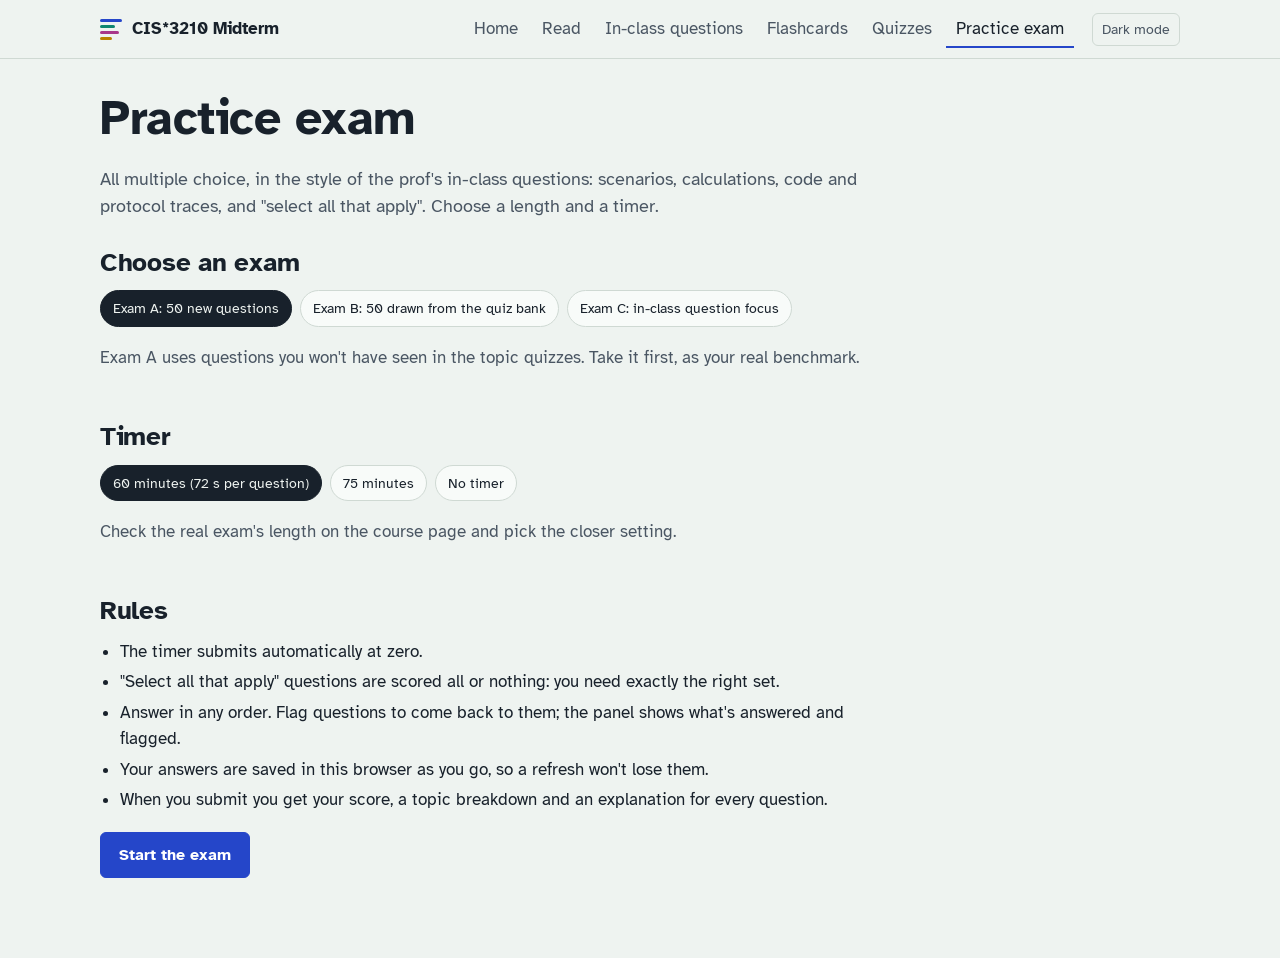
==== cis3210-study/exam.html @ 630f9e2c "Add study files" ====
<!doctype html>
<html lang="en">
<head>
  <meta charset="utf-8">
  <meta name="viewport" content="width=device-width, initial-scale=1">
  <title>Practice exam — CIS*3210 Midterm Study</title>
  <link rel="preconnect" href="https://fonts.googleapis.com">
  <link rel="preconnect" href="https://fonts.gstatic.com" crossorigin>
  <link href="https://fonts.googleapis.com/css2?family=Atkinson+Hyperlegible:wght@400;700&family=JetBrains+Mono:wght@400;600&display=swap" rel="stylesheet">
  <link rel="stylesheet" href="assets/style.css">
</head>
<body data-page="exam">
  <header id="site-header"></header>
  <main>
    <!-- Start -->
    <div id="start" class="start-panel">
      <div class="page-head">
        <h1>Practice exam</h1>
        <p>All multiple choice, in the style of the prof's in-class questions: scenarios, calculations, code and protocol traces, and "select all that apply". Choose a length and a timer.</p>
      </div>
      <h2 style="margin-top:0">Choose an exam</h2>
      <div class="chip-row" role="radiogroup" aria-label="Exam version" id="versions">
        <button class="chip" type="button" role="radio" data-v="A" aria-pressed="true" aria-checked="true">Exam A: 50 new questions</button>
        <button class="chip" type="button" role="radio" data-v="B" aria-pressed="false" aria-checked="false">Exam B: 50 drawn from the quiz bank</button>
        <button class="chip" type="button" role="radio" data-v="C" aria-pressed="false" aria-checked="false">Exam C: in-class question focus</button>
      </div>
      <p class="muted" id="version-note">Exam A uses questions you won't have seen in the topic quizzes. Take it first, as your real benchmark.</p>
      <h2>Timer</h2>
      <div class="chip-row" role="radiogroup" aria-label="Time limit" id="timers">
        <button class="chip" type="button" role="radio" data-m="60" aria-pressed="true" aria-checked="true">60 minutes (72 s per question)</button>
        <button class="chip" type="button" role="radio" data-m="75" aria-pressed="false" aria-checked="false">75 minutes</button>
        <button class="chip" type="button" role="radio" data-m="0" aria-pressed="false" aria-checked="false">No timer</button>
      </div>
      <p class="muted">Check the real exam's length on the course page and pick the closer setting.</p>
      <h2>Rules</h2>
      <ul class="rules">
        <li>The timer submits automatically at zero.</li>
        <li>"Select all that apply" questions are scored all or nothing: you need exactly the right set.</li>
        <li>Answer in any order. Flag questions to come back to them; the panel shows what's answered and flagged.</li>
        <li>Your answers are saved in this browser as you go, so a refresh won't lose them.</li>
        <li>When you submit you get your score, a topic breakdown and an explanation for every question.</li>
      </ul>
      <div class="btn-row" style="margin-top:18px">
        <button class="btn" type="button" id="begin">Start the exam</button>
        <button class="btn secondary" type="button" id="resume" hidden>Resume exam in progress</button>
      </div>
      <div id="history"></div>
    </div>

    <!-- In progress -->
    <div id="exam" hidden>
      <div class="exam-layout">
        <div id="questions"></div>
        <aside class="exam-side" id="side" aria-label="Exam progress">
          <div class="timer" id="timer" role="timer" aria-live="off">60:00</div>
          <div class="pace" id="pace"></div>
          <div class="btn-row" style="margin-bottom:8px">
            <button class="btn" type="button" id="submit">Submit exam</button>
            <button class="btn quiet grid-toggle" type="button" id="toggle-grid" aria-expanded="false">Questions</button>
          </div>
          <div class="qgrid" id="grid"></div>
          <div class="legend">
            <span><span class="kbd" style="background:var(--ink);color:var(--paper)">12</span> answered</span>
            <span><span class="kbd">12</span> not answered; a gold dot means flagged</span>
          </div>
        </aside>
      </div>
    </div>

    <!-- Results -->
    <div id="results" hidden>
      <div class="exam-layout">
        <div>
          <h1 id="res-title">Exam results</h1>
          <p class="score-big" id="res-score"></p>
          <p class="muted" id="res-sub"></p>
          <h2>By topic</h2>
          <div class="table-wrap"><table class="breakdown" id="by-topic"></table></div>
          <h2>By question type</h2>
          <div class="table-wrap"><table class="breakdown" id="by-kind"></table></div>
          <h2>Review</h2>
          <div class="chip-row" id="review-filter" role="group" aria-label="Show">
            <button class="chip" type="button" data-f="missed" aria-pressed="true">Missed</button>
            <button class="chip" type="button" data-f="flagged" aria-pressed="false">Flagged</button>
            <button class="chip" type="button" data-f="all" aria-pressed="false">All questions</button>
          </div>
          <div id="review"></div>
          <div class="btn-row" style="margin-top:20px">
            <button class="btn" type="button" id="new-exam">Take another exam</button>
            <a class="btn secondary" href="quiz.html">Practice weak topics</a>
          </div>
        </div>
        <aside class="exam-side">
          <div class="qgrid" id="res-grid" style="display:grid"></div>
          <div class="legend"><span>Green = correct, red = wrong or blank. Click a number to jump to it.</span></div>
        </aside>
      </div>
    </div>
  </main>

  <script src="assets/common.js"></script>
  <script src="data/bank.js"></script>
  <script src="data/review.js"></script>
  <script src="data/exam.js"></script>
  <script>
  (function () {
    const S = window.Study;
    const el = id => document.getElementById(id);
    const LETTERS = ['A', 'B', 'C', 'D', 'E', 'F'];
    const BY_ID = {};
    window.QUIZ_BANK.concat(window.EXAM_A).forEach(q => { BY_ID[q.id] = q; });

    let version = 'A', minutes = 60, st = null, tick = null;

    /* ---------- start screen ---------- */
    function radio(host, attr, onPick) {
      host.querySelectorAll('button').forEach(b => b.addEventListener('click', () => {
        host.querySelectorAll('button').forEach(x => { x.setAttribute('aria-pressed', String(x === b)); x.setAttribute('aria-checked', String(x === b)); });
        onPick(b.dataset[attr]);
      }));
    }
    radio(el('versions'), 'v', v => {
      version = v;
      el('version-note').textContent = v === 'A'
        ? 'Exam A uses questions you won\'t have seen in the topic quizzes. Take it first, as your real benchmark.'
        : v === 'C'
        ? 'Exam C has all ' + window.REVIEW_BANK.length + ' questions built from the prof\'s in-class questions, plus ' + (50 - window.REVIEW_BANK.length) + ' drawn from the other topics.'
        : 'Exam B draws a fresh random 50 from the quiz bank each time, spread across all topics.';
    });
    radio(el('timers'), 'm', m => { minutes = Number(m); });

    const byTopic = (a, b) => S.TOPIC_ORDER.indexOf(a.topic) - S.TOPIC_ORDER.indexOf(b.topic);

    function buildExamC() {
      const review = window.REVIEW_BANK.slice();
      const others = S.shuffle(window.QUIZ_BANK.filter(q => q.topic !== 'review')).slice(0, 50 - review.length);
      return others.concat(review).sort(byTopic);
    }

    function buildExamB() {
      const bank = window.QUIZ_BANK;
      const picked = [];
      S.TOPIC_ORDER.forEach(t => {
        const pool = S.shuffle(bank.filter(q => q.topic === t));
        picked.push.apply(picked, pool.slice(0, Math.round(50 * pool.length / bank.length)));
      });
      const rest = S.shuffle(bank.filter(q => picked.indexOf(q) < 0));
      while (picked.length < 50) picked.push(rest.shift());
      while (picked.length > 50) picked.pop();
      return picked.sort(byTopic);
    }

    function begin() {
      const qs = version === 'A' ? window.EXAM_A.slice() : version === 'C' ? buildExamC() : buildExamB();
      const orders = {};
      qs.forEach(q => { orders[q.id] = S.optionOrder(q); });
      st = { version: version, ids: qs.map(q => q.id), orders: orders, answers: {}, flags: {}, start: Date.now(), minutes: minutes };
      save();
      openExam();
    }

    function save() { S.store.set('examInProgress', st); }
    const duration = () => st.minutes * 60 * 1000;
    const isAnswered = id => S.answered(st.answers[id]);

    function showHistory() {
      const attempts = S.store.get('examAttempts', []);
      const inProgress = S.store.get('examInProgress', null);
      el('resume').hidden = !inProgress;
      if (!attempts.length) { el('history').innerHTML = ''; return; }
      el('history').innerHTML = '<h2>Past attempts</h2><div class="table-wrap"><table><thead><tr><th>Date</th><th>Exam</th><th>Score</th><th>Time used</th></tr></thead><tbody>' +
        attempts.slice().reverse().map(a => '<tr><td>' + new Date(a.when).toLocaleString() + '</td><td>' + a.version + '</td><td>' + a.score + ' / ' + a.total + ' (' + Math.round(100 * a.score / a.total) + '%)</td><td>' + (a.used === null ? 'Untimed' : fmtTime(a.used)) + '</td></tr>').join('') +
        '</tbody></table></div>';
    }

    /* ---------- exam ---------- */
    function optionButtons(q, i) {
      const ord = st.orders[q.id], multi = S.isMulti(q), mine = st.answers[q.id];
      const isOn = oi => multi ? Array.isArray(mine) && mine.indexOf(oi) >= 0 : mine === oi;
      return '<div class="options" role="' + (multi ? 'group' : 'radiogroup') + '" aria-label="Question ' + (i + 1) + ' choices">' +
        ord.map((oi, k) => '<button class="option' + (multi ? ' multi' : '') + '" type="button" role="' + (multi ? 'checkbox' : 'radio') + '" data-i="' + i + '" data-o="' + oi + '" aria-checked="' + isOn(oi) + '"><span class="letter">' + LETTERS[k] + '</span><span>' + S.md(q.options[oi]) + '</span></button>').join('') +
        '</div>';
    }

    function openExam() {
      el('start').hidden = true; el('results').hidden = true; el('exam').hidden = false;
      const qs = st.ids.map(id => BY_ID[id]);
      el('questions').innerHTML = qs.map((q, i) =>
        '<section class="exam-q" id="q-' + i + '">' +
        '<div class="q-meta"><span>Question ' + (i + 1) + ' of ' + qs.length + '</span><span>' + S.KIND_LABEL[q.kind] + '</span></div>' +
        S.stemHTML(q) + optionButtons(q, i) +
        '<div class="btn-row"><button class="btn quiet flag-btn" type="button" data-i="' + i + '" aria-pressed="' + Boolean(st.flags[q.id]) + '">' + (st.flags[q.id] ? 'Flagged' : 'Flag for review') + '</button>' +
        '<button class="btn quiet clear-btn" type="button" data-i="' + i + '">Clear answer</button></div></section>').join('');

      el('questions').querySelectorAll('.option').forEach(b => b.addEventListener('click', () => {
        const i = Number(b.dataset.i), q = BY_ID[st.ids[i]], oi = Number(b.dataset.o);
        if (S.isMulti(q)) {
          const cur = Array.isArray(st.answers[q.id]) ? st.answers[q.id].slice() : [];
          const at = cur.indexOf(oi);
          if (at >= 0) cur.splice(at, 1); else cur.push(oi);
          if (cur.length) st.answers[q.id] = cur.sort(); else delete st.answers[q.id];
          b.setAttribute('aria-checked', String(at < 0));
        } else {
          st.answers[q.id] = oi;
          b.parentElement.querySelectorAll('.option').forEach(x => x.setAttribute('aria-checked', String(x === b)));
        }
        save(); updateGrid();
      }));
      el('questions').querySelectorAll('.flag-btn').forEach(b => b.addEventListener('click', () => {
        const q = BY_ID[st.ids[Number(b.dataset.i)]];
        st.flags[q.id] = !st.flags[q.id];
        b.setAttribute('aria-pressed', String(st.flags[q.id]));
        b.textContent = st.flags[q.id] ? 'Flagged' : 'Flag for review';
        save(); updateGrid();
      }));
      el('questions').querySelectorAll('.clear-btn').forEach(b => b.addEventListener('click', () => {
        const i = Number(b.dataset.i), q = BY_ID[st.ids[i]];
        delete st.answers[q.id];
        el('q-' + i).querySelectorAll('.option').forEach(x => x.setAttribute('aria-checked', 'false'));
        save(); updateGrid();
      }));

      el('grid').innerHTML = st.ids.map((id, i) => '<button type="button" data-i="' + i + '">' + (i + 1) + '</button>').join('');
      el('grid').querySelectorAll('button').forEach(b => b.addEventListener('click', () => jump(Number(b.dataset.i))));
      updateGrid();

      clearInterval(tick);
      if (st.minutes) { tick = setInterval(updateTimer, 1000); updateTimer(); }
      else { el('timer').textContent = 'Untimed'; }
      window.scrollTo(0, 0);
    }

    function jump(i) {
      const target = el('q-' + i) || el('rq-' + i);
      if (target) target.scrollIntoView({ behavior: 'smooth', block: 'start' });
      el('side').classList.remove('open'); el('toggle-grid').setAttribute('aria-expanded', 'false');
    }

    function updateGrid() {
      const n = st.ids.filter(isAnswered).length;
      el('grid').querySelectorAll('button').forEach((b, i) => {
        const id = st.ids[i];
        b.classList.toggle('answered', isAnswered(id));
        b.classList.toggle('flagged', Boolean(st.flags[id]));
        b.setAttribute('aria-label', 'Question ' + (i + 1) + (isAnswered(id) ? ', answered' : ', not answered') + (st.flags[id] ? ', flagged' : ''));
      });
      el('submit').textContent = 'Submit exam (' + n + '/' + st.ids.length + ')';
      if (!st.minutes) el('pace').textContent = n + ' of ' + st.ids.length + ' answered';
    }

    function fmtTime(ms) {
      const s = Math.max(0, Math.round(ms / 1000));
      return Math.floor(s / 60) + ':' + String(s % 60).padStart(2, '0');
    }

    function updateTimer() {
      const elapsed = Date.now() - st.start;
      const left = duration() - elapsed;
      el('timer').textContent = fmtTime(left);
      el('timer').classList.toggle('low', left < 5 * 60 * 1000);
      const per = duration() / st.ids.length;
      const target = Math.min(st.ids.length, Math.floor(elapsed / per) + 1);
      const n = st.ids.filter(isAnswered).length;
      el('pace').textContent = n + ' of ' + st.ids.length + ' answered. On pace you\'d be at question ' + target + '.';
      if (left <= 0) { clearInterval(tick); submit(true); }
    }

    function submit(auto) {
      const blank = st.ids.filter(id => !isAnswered(id)).length;
      if (!auto && blank > 0 && !window.confirm(blank + ' question' + (blank === 1 ? ' is' : 's are') + ' unanswered. Submit anyway?')) return;
      clearInterval(tick);
      const qs = st.ids.map(id => BY_ID[id]);
      const score = qs.filter(q => S.isCorrect(q, st.answers[q.id])).length;
      const used = st.minutes ? Math.min(Date.now() - st.start, duration()) : null;
      const attempts = S.store.get('examAttempts', []);
      attempts.push({ when: Date.now(), version: st.version, score: score, total: qs.length, used: used });
      S.store.set('examAttempts', attempts);
      S.store.remove('examInProgress');
      showResults(qs, score, used, auto);
    }

    /* ---------- results ---------- */
    let reviewFilter = 'missed', lastQs = [];
    function showResults(qs, score, used, auto) {
      lastQs = qs;
      el('exam').hidden = true; el('results').hidden = false;
      const pct = Math.round(100 * score / qs.length);
      el('res-title').textContent = 'Exam ' + st.version + ' results';
      el('res-score').textContent = score + ' / ' + qs.length + ' (' + pct + '%)';
      el('res-sub').textContent = (auto ? 'Time ran out. ' : '') + (used === null ? 'Untimed attempt.' : 'Time used: ' + fmtTime(used) + ' of ' + st.minutes + ':00.');

      function table(keys, keyOf, label) {
        const rows = keys.map(k => {
          const sub = qs.filter(q => keyOf(q) === k);
          if (!sub.length) return '';
          const right = sub.filter(q => S.isCorrect(q, st.answers[q.id])).length;
          const p = Math.round(100 * right / sub.length);
          return '<tr><td>' + S.esc(label(k)) + '</td><td class="bar-cell"><div class="mini-bar"><span style="width:' + p + '%"></span></div></td><td>' + right + ' / ' + sub.length + '</td></tr>';
        }).join('');
        return '<thead><tr><th>Area</th><th class="bar-cell">Score</th><th>Correct</th></tr></thead><tbody>' + rows + '</tbody>';
      }
      el('by-topic').innerHTML = table(S.TOPIC_ORDER, q => q.topic, k => S.TOPICS[k]);
      el('by-kind').innerHTML = table(['concept', 'scenario', 'calc', 'code', 'multi'], q => S.isMulti(q) ? 'multi' : q.kind,
        k => k === 'multi' ? 'Select all that apply (any type)' : S.KIND_LABEL[k]);

      el('res-grid').innerHTML = qs.map((q, i) => '<button type="button" data-i="' + i + '" class="' + (S.isCorrect(q, st.answers[q.id]) ? 'right' : 'miss') + '">' + (i + 1) + '</button>').join('');
      el('res-grid').querySelectorAll('button').forEach(b => b.addEventListener('click', () => {
        if (reviewFilter !== 'all') setFilter('all');
        jump(Number(b.dataset.i));
      }));
      renderReview();
      window.scrollTo(0, 0);
    }

    function setFilter(f) {
      reviewFilter = f;
      el('review-filter').querySelectorAll('button').forEach(x => x.setAttribute('aria-pressed', String(x.dataset.f === f)));
      renderReview();
    }
    el('review-filter').querySelectorAll('button').forEach(b => b.addEventListener('click', () => setFilter(b.dataset.f)));

    function renderReview() {
      const items = lastQs.map((q, i) => ({ q: q, i: i })).filter(o => {
        const ok = S.isCorrect(o.q, st.answers[o.q.id]);
        return reviewFilter === 'all' || (reviewFilter === 'missed' && !ok) || (reviewFilter === 'flagged' && st.flags[o.q.id]);
      });
      if (!items.length) {
        el('review').innerHTML = '<p>' + (reviewFilter === 'missed' ? 'You missed nothing.' : 'You didn\'t flag any questions.') + '</p>';
        return;
      }
      el('review').innerHTML = items.map(o => {
        const q = o.q, ord = st.orders[q.id], mine = st.answers[q.id], ok = S.isCorrect(q, mine);
        const chose = oi => Array.isArray(mine) ? mine.indexOf(oi) >= 0 : mine === oi;
        return '<section class="exam-q" id="rq-' + o.i + '"><div class="q-meta"><span>Question ' + (o.i + 1) + '</span><span>' + S.TOPICS[q.topic] + '</span><span>' + S.KIND_LABEL[q.kind] + '</span></div>' +
          S.stemHTML(q) + '<div class="options">' +
          ord.map((oi, k) => {
            const right = S.isRightOption(q, oi), c = chose(oi);
            const cls = right && c ? ' correct' : right ? (S.isMulti(q) ? ' missed' : ' correct') : c ? ' wrong' : '';
            return '<div class="option' + (S.isMulti(q) ? ' multi' : '') + cls + '"><span class="letter">' + LETTERS[k] + '</span><span>' + S.md(q.options[oi]) + '</span></div>';
          }).join('') +
          '</div><div class="feedback ' + (ok ? 'ok' : 'no') + '"><strong>' + (ok ? 'Correct.' : (!S.answered(mine) ? 'Not answered.' : 'Incorrect.')) + '</strong>' + S.md(q.why) + '</div></section>';
      }).join('');
    }

    /* ---------- wiring ---------- */
    el('begin').addEventListener('click', () => {
      if (S.store.get('examInProgress', null) && !window.confirm('Start a new exam? Your exam in progress will be discarded.')) return;
      begin();
    });
    el('resume').addEventListener('click', () => {
      st = S.store.get('examInProgress', null);
      if (!st || !st.ids.every(id => BY_ID[id])) { S.store.remove('examInProgress'); showHistory(); return; }
      if (st.minutes === undefined) st.minutes = 60;
      if (st.minutes && Date.now() - st.start >= duration()) { openExam(); submit(true); return; }
      openExam();
    });
    el('submit').addEventListener('click', () => submit(false));
    el('toggle-grid').addEventListener('click', () => {
      const open = el('side').classList.toggle('open');
      el('toggle-grid').setAttribute('aria-expanded', String(open));
    });
    el('new-exam').addEventListener('click', () => {
      el('results').hidden = true; el('start').hidden = false; showHistory(); window.scrollTo(0, 0);
    });

    showHistory();
  })();
  </script>
</body>
</html>
---- cis3210-study/assets/style.css ----
/* CIS*3210 midterm study site
   Palette: celadon paper, slate ink, cobalt actions, four accent colours used for headers and series in demos. */

:root {
  --paper: #eef3f0;
  --paper-2: #f8fbf9;
  --ink: #18212b;
  --ink-2: #4a5663;
  --rule: #cfd9d3;
  --accent: #2546c9;
  --accent-ink: #ffffff;
  --accent-soft: rgba(37, 70, 201, 0.10);
  --ok: #17734f;
  --ok-soft: rgba(23, 115, 79, 0.12);
  --bad: #b1243a;
  --bad-soft: rgba(177, 36, 58, 0.10);
  --t0: #2546c9;
  --t1: #0e8570;
  --t2: #a8378a;
  --t3: #b98200;
  --code-bg: #e3ebe6;
  --chart-grid: #d6dfda;
  --chart-muted: #a3aeb8;
  --radius-s: 6px;
  --radius-m: 10px;
  --font: 'Atkinson Hyperlegible', system-ui, -apple-system, 'Segoe UI', sans-serif;
  --mono: 'JetBrains Mono', ui-monospace, 'SFMono-Regular', Menlo, Consolas, monospace;
  --measure: 70ch;
  color-scheme: light;
}

@media (prefers-color-scheme: dark) {
  :root:not([data-theme='light']) {
    --paper: #10161d; --paper-2: #161e27; --ink: #e5eaef; --ink-2: #9ba7b3; --rule: #29333e;
    --accent: #8099ff; --accent-ink: #0d1430; --accent-soft: rgba(128, 153, 255, 0.14);
    --ok: #52c493; --ok-soft: rgba(82, 196, 147, 0.14); --bad: #f27a8c; --bad-soft: rgba(242, 122, 140, 0.13);
    --t0: #8099ff; --t1: #3fc4a9; --t2: #e077c4; --t3: #e7b445;
    --code-bg: #1b252f; --chart-grid: #2a3540; --chart-muted: #6b7885;
    color-scheme: dark;
  }
}
:root[data-theme='dark'] {
  --paper: #10161d; --paper-2: #161e27; --ink: #e5eaef; --ink-2: #9ba7b3; --rule: #29333e;
  --accent: #8099ff; --accent-ink: #0d1430; --accent-soft: rgba(128, 153, 255, 0.14);
  --ok: #52c493; --ok-soft: rgba(82, 196, 147, 0.14); --bad: #f27a8c; --bad-soft: rgba(242, 122, 140, 0.13);
  --t0: #8099ff; --t1: #3fc4a9; --t2: #e077c4; --t3: #e7b445;
  --code-bg: #1b252f; --chart-grid: #2a3540; --chart-muted: #6b7885;
  color-scheme: dark;
}

* { box-sizing: border-box; }
[hidden] { display: none !important; }
html { -webkit-text-size-adjust: 100%; }
body {
  margin: 0;
  background: var(--paper);
  color: var(--ink);
  font-family: var(--font);
  font-size: 1.0625rem;
  line-height: 1.55;
}
a { color: var(--accent); text-underline-offset: 2px; }
:focus-visible { outline: 3px solid var(--accent); outline-offset: 2px; border-radius: 3px; }
code, pre { font-family: var(--mono); font-size: 0.86em; }
code { background: var(--code-bg); padding: 0.08em 0.32em; border-radius: 4px; }
pre {
  background: var(--code-bg); padding: 14px 16px; border-radius: var(--radius-s);
  overflow-x: auto; line-height: 1.5; margin: 0.8em 0;
}
pre code { background: none; padding: 0; font-size: 1em; }
h1, h2, h3 { line-height: 1.15; letter-spacing: -0.01em; }
h1 { font-size: clamp(2rem, 4.5vw, 3rem); margin: 0 0 0.4em; }
h2 { font-size: 1.6rem; margin: 2em 0 0.5em; }
h3 { font-size: 1.2rem; margin: 1.6em 0 0.4em; }
p, ul, ol { margin: 0 0 0.9em; }
li { margin-bottom: 0.25em; }
table { border-collapse: collapse; width: 100%; margin: 0.8em 0 1.2em; font-size: 0.95rem; }
th, td { text-align: left; padding: 7px 10px; border-bottom: 1px solid var(--rule); vertical-align: top; }
th { font-weight: 700; border-bottom: 2px solid var(--ink-2); }
.table-wrap { overflow-x: auto; }
.muted { color: var(--ink-2); }
.visually-hidden { position: absolute; width: 1px; height: 1px; overflow: hidden; clip: rect(0 0 0 0); white-space: nowrap; }

/* ---------- Header ---------- */
.site-header {
  border-bottom: 1px solid var(--rule);
  background: var(--paper);
  position: sticky; top: 0; z-index: 20;
}
.site-header .inner {
  max-width: 1120px; margin: 0 auto; padding: 10px 20px;
  display: flex; align-items: center; gap: 18px; flex-wrap: wrap;
}
.brand { font-weight: 700; color: var(--ink); text-decoration: none; margin-right: auto; display: flex; align-items: center; gap: 10px; }
.brand-mark { display: inline-grid; gap: 3px; width: 22px; }
.brand-mark span { display: block; height: 3px; border-radius: 2px; }
.brand-mark span:nth-child(1) { background: var(--t0); width: 100%; }
.brand-mark span:nth-child(2) { background: var(--t1); width: 70%; }
.brand-mark span:nth-child(3) { background: var(--t2); width: 85%; }
.brand-mark span:nth-child(4) { background: var(--t3); width: 55%; }
.site-nav { display: flex; gap: 4px; flex-wrap: wrap; }
.site-nav a {
  color: var(--ink-2); text-decoration: none; padding: 6px 10px; border-radius: var(--radius-s);
}
.site-nav a:hover { color: var(--ink); background: var(--accent-soft); }
.site-nav a[aria-current='page'] { color: var(--ink); box-shadow: inset 0 -2px 0 var(--accent); border-radius: 0; }
.theme-toggle {
  background: none; border: 1px solid var(--rule); color: var(--ink-2); border-radius: var(--radius-s);
  padding: 5px 9px; cursor: pointer; font: inherit; font-size: 0.85rem;
}

/* ---------- Page frame ---------- */
main { max-width: 1120px; margin: 0 auto; padding: 32px 20px 80px; }
.page-head { max-width: var(--measure); margin-bottom: 28px; }
.page-head p { color: var(--ink-2); font-size: 1.1rem; }

/* ---------- Buttons & controls ---------- */
.btn {
  display: inline-flex; align-items: center; justify-content: center; gap: 8px;
  font: inherit; font-weight: 700; font-size: 0.98rem;
  padding: 10px 18px; border-radius: var(--radius-s); cursor: pointer;
  border: 1px solid var(--accent); background: var(--accent); color: var(--accent-ink);
  text-decoration: none;
}
.btn:hover { filter: brightness(1.08); }
.btn.secondary { background: transparent; color: var(--accent); }
.btn.quiet { background: transparent; color: var(--ink-2); border-color: var(--rule); font-weight: 400; }
.btn:disabled { opacity: 0.45; cursor: not-allowed; filter: none; }
.btn-row { display: flex; gap: 10px; flex-wrap: wrap; align-items: center; }
.chip-row { display: flex; gap: 8px; flex-wrap: wrap; margin: 0 0 18px; }
.chip {
  font: inherit; font-size: 0.9rem; padding: 6px 12px; border-radius: 999px; cursor: pointer;
  border: 1px solid var(--rule); background: var(--paper-2); color: var(--ink);
}
.chip[aria-pressed='true'] { background: var(--ink); color: var(--paper); border-color: var(--ink); }
label.inline { display: inline-flex; align-items: center; gap: 8px; color: var(--ink-2); font-size: 0.95rem; }
select { font: inherit; padding: 6px 8px; border-radius: var(--radius-s); border: 1px solid var(--rule); background: var(--paper-2); color: var(--ink); }

/* ---------- Home ---------- */
.hero { display: grid; grid-template-columns: minmax(0, 1fr) minmax(0, 1fr); gap: 40px; align-items: center; margin: 12px 0 44px; }
.hero h1 { margin-bottom: 0.25em; }
.hero .when { font-size: 1.25rem; color: var(--ink-2); margin-bottom: 1.2em; }
.countdown { font-size: 1.05rem; }
.countdown strong { font-size: 1.6rem; color: var(--ink); }
.lanes-caption { color: var(--ink-2); font-size: 0.95rem; margin-top: 16px; }

.study-list { list-style: none; padding: 0; margin: 0; border-top: 1px solid var(--rule); }
.study-list li { margin: 0; border-bottom: 1px solid var(--rule); }
.study-list a {
  display: grid; grid-template-columns: minmax(160px, 220px) 1fr auto; gap: 20px; align-items: baseline;
  padding: 18px 4px; color: var(--ink); text-decoration: none;
}
.study-list a:hover { background: var(--accent-soft); }
.study-list .name { font-weight: 700; font-size: 1.2rem; color: var(--accent); }
.study-list .desc { color: var(--ink-2); }
.study-list .stat { font-size: 0.92rem; color: var(--ink-2); white-space: nowrap; }
.home-grid { display: grid; grid-template-columns: minmax(0, 1.6fr) minmax(0, 1fr); gap: 48px; }
.facts dt { font-weight: 700; margin-top: 12px; }
.facts dd { margin: 2px 0 0; color: var(--ink-2); }

/* ---------- Reading ---------- */
.reading { display: grid; grid-template-columns: 230px minmax(0, 1fr); gap: 44px; }
.toc { position: sticky; top: 76px; align-self: start; max-height: calc(100vh - 96px); overflow-y: auto; font-size: 0.93rem; }
.toc ol { list-style: none; padding: 0; margin: 0; }
.toc a { display: block; padding: 5px 10px; color: var(--ink-2); text-decoration: none; border-left: 2px solid var(--rule); }
.toc a:hover { color: var(--ink); }
.toc a.active { color: var(--ink); border-left-color: var(--accent); font-weight: 700; }
.article { max-width: 76ch; }
.article section { scroll-margin-top: 80px; }
.article h2 { padding-top: 10px; border-top: 1px solid var(--rule); }
.article h2:first-of-type { border-top: 0; margin-top: 0; }
.source { color: var(--ink-2); font-size: 0.95rem; margin-top: -0.3em; }
.lead { font-size: 1.12rem; }
.callout { border-left: 3px solid var(--accent); background: var(--accent-soft); padding: 10px 14px; border-radius: 0 var(--radius-s) var(--radius-s) 0; margin: 1em 0; }
.formula { font-family: var(--mono); font-size: 0.95rem; background: var(--paper-2); border: 1px solid var(--rule); padding: 10px 14px; border-radius: var(--radius-s); margin: 0.6em 0 1em; }

/* ---------- Flashcards ---------- */
.fc-wrap { max-width: 720px; }
.fc-meta { display: flex; justify-content: space-between; color: var(--ink-2); font-size: 0.95rem; margin-bottom: 10px; }
.card-stage { perspective: 1400px; margin-bottom: 16px; }
.flashcard {
  position: relative; width: 100%; min-height: 300px; cursor: pointer; border: 0; padding: 0; background: none;
  transform-style: preserve-3d; transition: transform 0.45s cubic-bezier(.3,.7,.3,1); font: inherit; color: inherit; text-align: left;
}
.flashcard.flipped { transform: rotateY(180deg); }
.face {
  position: absolute; inset: 0; backface-visibility: hidden; -webkit-backface-visibility: hidden;
  background: var(--paper-2); border: 1px solid var(--rule); border-radius: var(--radius-m);
  padding: 28px 30px; display: flex; flex-direction: column; justify-content: center;
}
.face .topic-tag { position: absolute; top: 16px; left: 30px; font-size: 0.85rem; color: var(--ink-2); }
.face .hint { position: absolute; bottom: 14px; right: 20px; font-size: 0.82rem; color: var(--ink-2); }
.face.front .text { font-size: clamp(1.4rem, 3.2vw, 1.9rem); font-weight: 700; line-height: 1.25; }
.face.back { transform: rotateY(180deg); border-color: var(--accent); }
.face.back .text { font-size: 1.15rem; line-height: 1.5; }
.fc-progress { height: 6px; background: var(--rule); border-radius: 4px; overflow: hidden; margin: 6px 0 18px; }
.fc-progress span { display: block; height: 100%; background: var(--ok); width: 0; transition: width 0.3s; }
.kbd { font-family: var(--mono); font-size: 0.8rem; border: 1px solid var(--rule); border-bottom-width: 2px; border-radius: 4px; padding: 1px 6px; }

/* ---------- Questions (quiz + exam) ---------- */
.qcard { max-width: 780px; }
.q-meta { color: var(--ink-2); font-size: 0.92rem; margin-bottom: 8px; display: flex; gap: 14px; flex-wrap: wrap; }
.q-context {
  white-space: pre-line; font-size: 0.97rem; color: var(--ink); background: var(--accent-soft);
  border-left: 3px solid var(--accent); border-radius: 0 var(--radius-s) var(--radius-s) 0;
  padding: 10px 14px; margin: 0 0 12px; line-height: 1.5;
}
.q-text { font-size: 1.15rem; font-weight: 700; margin-bottom: 12px; line-height: 1.4; }
.q-text code { font-weight: 400; }
.options { list-style: none; padding: 0; margin: 12px 0; display: grid; gap: 8px; }
.option {
  display: grid; grid-template-columns: 28px 1fr; gap: 10px; align-items: start; width: 100%;
  text-align: left; font: inherit; color: var(--ink); cursor: pointer;
  background: var(--paper-2); border: 1px solid var(--rule); border-radius: var(--radius-s); padding: 11px 14px;
}
.option:hover:not(:disabled) { border-color: var(--accent); }
.option .letter {
  width: 26px; height: 26px; border-radius: 50%; border: 1px solid var(--ink-2); display: grid; place-items: center;
  font-size: 0.85rem; font-weight: 700; color: var(--ink-2);
}
.option[aria-checked='true'] { border-color: var(--accent); background: var(--accent-soft); }
.option[aria-checked='true'] .letter { background: var(--accent); border-color: var(--accent); color: var(--accent-ink); }
.option.correct { border-color: var(--ok); background: var(--ok-soft); }
.option.correct .letter { background: var(--ok); border-color: var(--ok); color: var(--paper); }
.option.wrong { border-color: var(--bad); background: var(--bad-soft); }
.option.wrong .letter { background: var(--bad); border-color: var(--bad); color: var(--paper); }
.option:disabled { cursor: default; }
.feedback { border-radius: var(--radius-s); padding: 12px 14px; margin: 10px 0 16px; }
.feedback.ok { background: var(--ok-soft); border-left: 3px solid var(--ok); }
.feedback.no { background: var(--bad-soft); border-left: 3px solid var(--bad); }
.feedback strong { display: block; margin-bottom: 2px; }
.chart { margin: 8px 0 14px; background: var(--paper-2); border: 1px solid var(--rule); border-radius: var(--radius-s); padding: 8px; }
.chart svg { display: block; width: 100%; height: auto; }
.progress-line { height: 4px; background: var(--rule); border-radius: 3px; margin: 0 0 22px; overflow: hidden; }
.progress-line span { display: block; height: 100%; background: var(--accent); transition: width 0.25s; }

.topic-picker { list-style: none; padding: 0; margin: 0 0 24px; border-top: 1px solid var(--rule); max-width: 780px; }
.topic-picker li { border-bottom: 1px solid var(--rule); margin: 0; }
.topic-picker button {
  width: 100%; display: grid; grid-template-columns: 1fr auto auto; gap: 18px; align-items: baseline;
  background: none; border: 0; padding: 14px 6px; font: inherit; color: var(--ink); cursor: pointer; text-align: left;
}
.topic-picker button:hover { background: var(--accent-soft); }
.topic-picker .t-name { font-weight: 700; }
.topic-picker .t-count, .topic-picker .t-best { color: var(--ink-2); font-size: 0.92rem; white-space: nowrap; }

.score-big { font-size: clamp(2.6rem, 7vw, 4rem); font-weight: 700; line-height: 1; margin: 0.1em 0 0.15em; }
.breakdown td:last-child, .breakdown th:last-child { text-align: right; }
.bar-cell { width: 40%; }
.mini-bar { height: 8px; background: var(--rule); border-radius: 4px; overflow: hidden; }
.mini-bar span { display: block; height: 100%; background: var(--accent); }

/* ---------- Exam ---------- */
.exam-layout { display: grid; grid-template-columns: minmax(0, 1fr) 250px; gap: 36px; align-items: start; }
.exam-side { position: sticky; top: 76px; }
.timer { font-family: var(--mono); font-size: 2rem; font-weight: 700; letter-spacing: 0.02em; }
.timer.low { color: var(--bad); }
.pace { color: var(--ink-2); font-size: 0.9rem; margin-bottom: 14px; }
.qgrid { display: grid; grid-template-columns: repeat(5, 1fr); gap: 5px; margin: 12px 0 16px; }
.qgrid button {
  font: inherit; font-size: 0.82rem; padding: 6px 0; border-radius: 4px; cursor: pointer;
  border: 1px solid var(--rule); background: var(--paper-2); color: var(--ink-2); position: relative;
}
.qgrid button.answered { background: var(--ink); color: var(--paper); border-color: var(--ink); }
.qgrid button.flagged::after { content: ''; position: absolute; top: 2px; right: 2px; width: 6px; height: 6px; border-radius: 50%; background: var(--t3); }
.qgrid button.current { outline: 2px solid var(--accent); outline-offset: 1px; }
.qgrid button.right { background: var(--ok); border-color: var(--ok); color: var(--paper); }
.qgrid button.miss { background: var(--bad); border-color: var(--bad); color: var(--paper); }
.legend { font-size: 0.82rem; color: var(--ink-2); display: grid; gap: 4px; margin-bottom: 14px; }
.grid-toggle { display: none; }
.flag-btn[aria-pressed='true'] { border-color: var(--t3); color: var(--ink); }
.exam-q { padding: 4px 0 26px; border-bottom: 1px solid var(--rule); margin-bottom: 26px; scroll-margin-top: 84px; }
.start-panel { max-width: var(--measure); }
.rules { padding-left: 1.2em; }


/* ---------- Reading demos ---------- */
.demo {
  margin: 1.4em 0 1.8em; padding: 16px 18px 12px; background: var(--paper-2);
  border: 1px solid var(--rule); border-left: 4px solid var(--accent); border-radius: var(--radius-m);
}
.demo-head { display: flex; flex-wrap: wrap; gap: 4px 12px; align-items: baseline; margin-bottom: 10px; }
.demo-title { font-weight: 700; font-size: 1.05rem; }
.demo-sub { color: var(--ink-2); font-size: 0.93rem; }
.demo-modes { display: flex; flex-wrap: wrap; gap: 6px; margin-bottom: 10px; }
.demo-modes:empty { display: none; }
.demo-stage svg { display: block; width: 100%; height: auto; }
.demo-controls { display: flex; flex-wrap: wrap; gap: 8px 14px; align-items: center; margin-top: 10px; }
.demo-btn {
  font: inherit; font-size: 0.9rem; padding: 6px 12px; border-radius: var(--radius-s); cursor: pointer;
  border: 1px solid var(--rule); background: var(--paper); color: var(--ink);
}
.demo-btn:hover { border-color: var(--accent); }
.demo-btn.primary { background: var(--accent); border-color: var(--accent); color: var(--accent-ink); font-weight: 700; }
.demo-btn.seg { border-radius: 999px; font-size: 0.86rem; padding: 5px 12px; }
.demo-btn.seg[aria-pressed='true'] { background: var(--ink); color: var(--paper); border-color: var(--ink); }
.demo-slider { display: inline-flex; flex-direction: column; gap: 2px; font-size: 0.9rem; color: var(--ink-2); min-width: 180px; }
.demo-slider strong { color: var(--ink); }
.demo-slider input { accent-color: var(--accent); width: 100%; }
.demo-check { display: inline-flex; align-items: center; gap: 6px; font-size: 0.9rem; color: var(--ink-2); }
.demo-readout { margin: 10px 0 0; font-size: 0.95rem; min-height: 1.5em; }

@media (max-width: 520px) {
  .demo { padding: 12px 12px 10px; }
}


/* ---------- Review exercises ---------- */
.review-bar { display: flex; flex-wrap: wrap; gap: 14px 28px; align-items: center; justify-content: space-between; max-width: 1080px; margin-bottom: 6px; }
.review-bar .fc-progress { width: 220px; margin: 6px 0 0; }
.review-note { font-size: 0.92rem; margin: 0 0 22px; }
.ex { border: 1px solid var(--rule); border-radius: var(--radius-m); background: var(--paper-2); padding: 14px 18px; margin: 0 0 14px; }
.ex.is-done { border-left: 4px solid var(--ok); }
.ex.optional .ex-num { background: transparent; color: var(--ink-2); border: 1px dashed var(--ink-2); }
.ex-head { display: flex; flex-wrap: wrap; align-items: baseline; gap: 6px 12px; }
.ex-num { font-family: var(--mono); font-weight: 600; font-size: 0.9rem; background: var(--ink); color: var(--paper); border-radius: 4px; padding: 1px 8px; }
.ex-topic { font-weight: 700; flex: 1; min-width: 200px; }
.ex-done { font-size: 0.9rem; color: var(--ink-2); display: inline-flex; gap: 6px; align-items: center; cursor: pointer; }
.ex-done input { accent-color: var(--ok); }
.ex-prompt { color: var(--ink-2); margin: 8px 0 6px; }
.ex details { margin-top: 4px; }
.ex summary { cursor: pointer; color: var(--accent); font-weight: 700; padding: 4px 0; }
.ex details[open] summary { margin-bottom: 6px; }
.ex details > :last-child { margin-bottom: 0; }

/* ---------- Responsive ---------- */
@media (max-width: 880px) {
  .hero, .home-grid { grid-template-columns: 1fr; gap: 28px; }
  .reading { grid-template-columns: minmax(0, 1fr); }
  .toc { position: static; max-height: none; border-bottom: 1px solid var(--rule); padding-bottom: 12px; }
  .toc ol { display: flex; flex-wrap: wrap; gap: 4px; }
  .toc a { border-left: 0; border-bottom: 2px solid transparent; padding: 4px 8px; }
  .exam-layout { grid-template-columns: minmax(0, 1fr); gap: 16px; }
  .exam-side { order: -1; position: sticky; top: 0; background: var(--paper); z-index: 5; padding: 10px 0; border-bottom: 1px solid var(--rule); }
  .exam-side .btn-row { margin-bottom: 0 !important; }
  .grid-toggle { display: inline-flex; }
  .pace { margin-bottom: 8px; }
  .exam-side .qgrid, .exam-side .legend { display: none; }
  .exam-side.open .qgrid { display: grid; grid-template-columns: repeat(10, 1fr); }
  .timer { font-size: 1.4rem; }
  .study-list a { grid-template-columns: 1fr; gap: 4px; }
}
@media (max-width: 880px) {
  .site-header { position: static; }
  .site-header .inner { flex-wrap: nowrap; gap: 10px; }
  .brand { margin-right: 0; white-space: nowrap; }
  .site-nav { flex-wrap: nowrap; overflow-x: auto; flex: 1; scrollbar-width: none; }
  .site-nav a { white-space: nowrap; }
  .toc { top: 0; }
}
@media (max-width: 520px) {
  main { padding: 22px 16px 60px; }
  .site-header .inner { padding: 8px 12px; gap: 6px; flex-wrap: wrap; }
  .site-nav { order: 3; flex-basis: 100%; }
  .site-nav a { padding: 5px 7px; font-size: 0.92rem; }
  .brand-text-long { display: none; }
  .face { padding: 24px 20px; }
  .flashcard { min-height: 340px; }
}

@media (prefers-reduced-motion: reduce) {
  *, *::before, *::after { animation: none !important; transition: none !important; }
}

@media print {
  .site-header, .toc, .theme-toggle { display: none; }
  .reading { display: block; }
  body { background: #fff; color: #000; }
}
.ex pre { margin: 6px 0 10px; font-size: 13px; }
.ex details.ctx-fold summary { color: var(--ink-2); font-weight: 600; font-size: 14px; }
.ex details.ctx-fold { margin: 2px 0 8px; }


/* ===================== CIS*3210 additions ===================== */

/* Hero: a message gaining headers */
.stack { margin: 0; display: grid; gap: 10px; }
.stack-row { display: grid; grid-template-columns: 92px 1fr 72px; gap: 10px; align-items: center; }
.stack-name { font-family: var(--mono); font-size: 0.8rem; color: var(--ink-2); }
.stack-unit { font-size: 0.85rem; color: var(--ink-2); }
.stack-pkt { display: flex; justify-content: flex-end; gap: 3px; }
.stack-pkt .b {
  display: inline-grid; place-items: center; height: 30px; border-radius: 5px; color: var(--paper);
  font-family: var(--mono); font-weight: 600; font-size: 0.85rem; width: 46px;
}
.stack-pkt .b.m { background: var(--ink); width: 72px; }
.stack-pkt .b.ht { background: var(--t0); }
.stack-pkt .b.hn { background: var(--t1); }
.stack-pkt .b.hl { background: var(--t2); }
.stack-row:nth-of-type(2) .ht, .stack-row:nth-of-type(3) .hn, .stack-row:nth-of-type(4) .hl { animation: wrap-in 0.7s cubic-bezier(.3,.7,.3,1) both; }
.stack-row:nth-of-type(2) .ht { animation-delay: 0.3s; }
.stack-row:nth-of-type(3) .hn { animation-delay: 0.8s; }
.stack-row:nth-of-type(4) .hl { animation-delay: 1.3s; }
@keyframes wrap-in { from { opacity: 0; transform: translateX(-28px); } to { opacity: 1; transform: none; } }

/* Questions: source line, select-all note, checkbox-style options */
.q-src { font-size: 0.88rem; color: var(--accent); font-weight: 700; margin: 0 0 6px; }
.multi-note { font-size: 0.9rem; color: var(--ink-2); font-style: italic; margin: -4px 0 4px; }
.option.multi .letter { border-radius: 5px; }
.option.missed { border-color: var(--ok); border-style: dashed; background: transparent; }
.option.missed .letter { border-color: var(--ok); color: var(--ok); }
.option.missed::after { content: 'missed'; grid-column: 2; font-size: 0.8rem; color: var(--ok); font-weight: 700; }

/* In-class question answers */
.ex-key { border-top: 1px solid var(--rule); margin-top: 10px; padding-top: 8px; font-size: 0.95rem; }
.ex-key ul { margin: 4px 0 0; padding-left: 1.2em; }
.ex .ex-topic code { font-weight: 400; }

/* Bullet-first notes on the Read page */
ul.notes { padding-left: 1.1em; margin: 0.6em 0 1em; }
ul.notes > li { margin: 0 0 0.7em; }
ul.notes ul { padding-left: 1.2em; margin: 0.25em 0 0; }
ul.notes ul li { margin-bottom: 0.2em; }
li.formula { list-style: none; margin-left: -1.2em; font-family: var(--mono); font-size: 0.95rem; background: var(--paper-2); border: 1px solid var(--rule); padding: 6px 12px; border-radius: var(--radius-s); width: fit-content; max-width: 100%; }
.code-pair { display: grid; grid-template-columns: minmax(0, 1fr) minmax(0, 1fr); gap: 12px; margin: 0.6em 0 1em; }
.code-pair pre { margin: 0; font-size: 0.8em; }
@media (max-width: 760px) { .code-pair { grid-template-columns: minmax(0, 1fr); } }

/* Demo additions */
.demo-seg { display: flex; flex-wrap: wrap; gap: 6px; }
.demo-modes { gap: 10px 16px; }
.demo-stage code { background: none; padding: 0; }
.ck { display: grid; grid-template-columns: minmax(0, 1fr) minmax(0, 1fr); gap: 18px; }
.ck-h { font-weight: 700; margin-bottom: 6px; }
.ck-row { display: flex; justify-content: space-between; gap: 10px; padding: 3px 8px; border-radius: 4px; font-size: 0.9rem; }
.ck-row span { color: var(--ink-2); }
.ck-row code { font-size: 0.92rem; letter-spacing: 0.04em; background: none; padding: 0; }
.ck-note { opacity: 0.8; }
.ck-note span { padding-left: 12px; }
.ck-total { border-top: 1px solid var(--ink-2); margin-top: 4px; font-weight: 700; }
.ck-total span { color: var(--ink); }
.ck-bad { background: var(--bad-soft); }
.ck-verdict { margin-top: 8px; padding: 6px 10px; border-radius: var(--radius-s); font-weight: 700; font-size: 0.92rem; }
.ck-verdict.ok { background: var(--ok-soft); color: var(--ok); }
.ck-verdict.no { background: var(--bad-soft); color: var(--bad); }
@media (max-width: 620px) {
  .ck { grid-template-columns: minmax(0, 1fr); }
  .ck-row code { font-size: 0.82rem; letter-spacing: 0; }
}
@media (max-width: 880px) {
  .stack-row { grid-template-columns: 78px 1fr 64px; }
}
@media (max-width: 420px) {
  .stack-pkt .b { width: 36px; font-size: 0.78rem; }
  .stack-pkt .b.m { width: 48px; }
  .stack-row { grid-template-columns: 70px 1fr; }
  .stack-unit { display: none; }
}
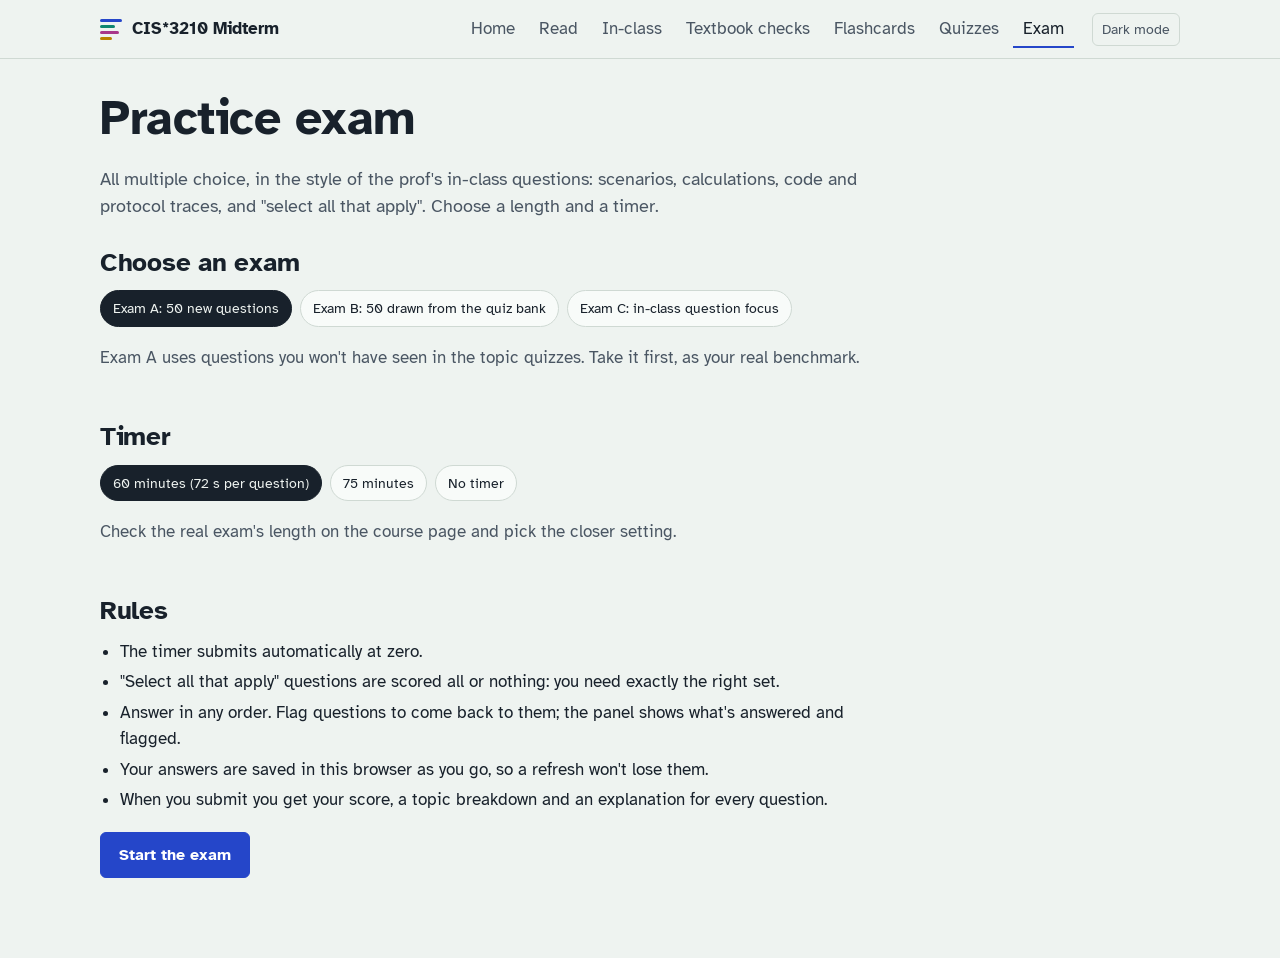
==== commit 1959548d: "Add RDT Quiz 2 (Oct 22) to in-class questions Five questions in the prof's wording, with choices wri" ====
--- a/cis3210-study/exam.html
+++ b/cis3210-study/exam.html
@@ -106,7 +106,7 @@
   (function () {
     const S = window.Study;
     const el = id => document.getElementById(id);
-    const LETTERS = ['A', 'B', 'C', 'D', 'E', 'F'];
+    const LETTERS = ['A', 'B', 'C', 'D', 'E', 'F', 'G', 'H', 'I'];
     const BY_ID = {};
     window.QUIZ_BANK.concat(window.EXAM_A).forEach(q => { BY_ID[q.id] = q; });
 
@@ -336,9 +336,10 @@
           ord.map((oi, k) => {
             const right = S.isRightOption(q, oi), c = chose(oi);
             const cls = right && c ? ' correct' : right ? (S.isMulti(q) ? ' missed' : ' correct') : c ? ' wrong' : '';
-            return '<div class="option' + (S.isMulti(q) ? ' multi' : '') + cls + '"><span class="letter">' + LETTERS[k] + '</span><span>' + S.md(q.options[oi]) + '</span></div>';
+            return '<div class="option' + (S.isMulti(q) ? ' multi' : '') + cls + '"><span class="letter">' + LETTERS[k] + '</span><span>' + S.md(q.options[oi]) +
+              (q.explain ? '<span class="opt-why">' + S.md(q.explain[oi]) + '</span>' : '') + '</span></div>';
           }).join('') +
-          '</div><div class="feedback ' + (ok ? 'ok' : 'no') + '"><strong>' + (ok ? 'Correct.' : (!S.answered(mine) ? 'Not answered.' : 'Incorrect.')) + '</strong>' + S.md(q.why) + '</div></section>';
+          '</div><div class="feedback ' + (ok ? 'ok' : 'no') + '"><strong>' + (ok ? 'Correct.' : (!S.answered(mine) ? 'Not answered.' : 'Incorrect.')) + '</strong>' + S.md(q.why) + '</div>' + S.extrasHTML(q) + '</section>';
       }).join('');
     }
 
--- a/cis3210-study/assets/style.css
+++ b/cis3210-study/assets/style.css
@@ -447,3 +447,130 @@
   .stack-row { grid-template-columns: 70px 1fr; }
   .stack-unit { display: none; }
 }
+
+/* Textbook knowledge checks */
+.kc-note { max-width: 860px; margin: 8px 0 8px; }
+.kc-note p { margin: 0 0 0.5em; font-size: 0.95rem; }
+.kc-note p:last-child { margin-bottom: 0; }
+.kc-list { list-style: none; padding: 0; margin: 0 0 8px; max-width: 860px; }
+.kc-row { display: grid; grid-template-columns: auto minmax(0, 1fr) auto; gap: 6px 14px; align-items: baseline; border: 1px solid var(--rule); border-radius: var(--radius-m); background: var(--paper-2); padding: 12px 16px; margin: 0 0 10px; }
+.kc-row.is-done { border-left: 4px solid var(--ok); }
+.kc-title { font-weight: 700; }
+.kc-what { color: var(--ink-2); font-size: 0.95rem; margin-top: 2px; }
+.kc-local { font-size: 0.9rem; margin-top: 4px; }
+@media (max-width: 520px) { .kc-row { grid-template-columns: auto minmax(0, 1fr); } .kc-row .ex-done { grid-column: 2; } }
+.table-note { font-size: 0.88rem; margin-top: -0.6em; }
+
+/* Per-choice explanations on select-all questions */
+.opt-why { display: block; margin-top: 4px; font-size: 0.9rem; color: var(--ink-2); }
+.option.missed::after { content: none; }
+.option.missed .opt-why::before { content: 'Missed. '; color: var(--ok); font-weight: 700; }
+.why-list { font-size: 0.93rem; padding-left: 1.2em; }
+.why-list li { margin-bottom: 0.3em; }
+
+/* ---------- Question readability (quizzes and exam) ---------- */
+.q-meta { font-size: 0.86rem; margin-bottom: 10px; }
+.q-src { font-size: 0.85rem; margin-bottom: 8px; }
+.q-scenario {
+  background: var(--paper-2); border: 1px solid var(--rule); border-radius: var(--radius-s);
+  padding: 12px 16px; margin: 0 0 14px; font-size: 1rem; line-height: 1.6; color: var(--ink);
+}
+.q-scenario p { margin: 0; }
+.q-scenario pre { margin: 10px 0 0; background: var(--code-bg); }
+.q-scenario p + pre { margin-top: 10px; }
+.q-scenario > pre:first-child { margin-top: 0; }
+.q-text { font-size: 1.12rem; font-weight: 400; line-height: 1.6; margin-bottom: 6px; color: var(--ink); }
+.q-text strong, .q-scenario strong { font-weight: 700; }
+.multi-note { margin: 2px 0 6px; font-size: 0.88rem; }
+.options { gap: 12px; margin: 16px 0 18px; }
+.option { padding: 12px 16px; line-height: 1.5; }
+.option .letter { margin-top: 1px; }
+.opt-why { border-top: 1px dashed var(--rule); padding-top: 6px; margin-top: 8px; line-height: 1.45; }
+.feedback { line-height: 1.55; padding: 14px 16px; }
+.feedback strong { margin-bottom: 4px; }
+.exam-q { padding-bottom: 30px; margin-bottom: 30px; }
+@media (max-width: 520px) {
+  .q-text { font-size: 1.05rem; }
+  .q-scenario { padding: 10px 12px; }
+  .option { padding: 10px 12px; }
+}
+
+/* ---------- Textbook checks: practice-first layout ---------- */
+.kc-row { grid-template-columns: auto minmax(0, 1fr); }
+.kc-title { font-weight: 700; font-size: 1.05rem; }
+.kc-status { display: block; font-size: 0.88rem; color: var(--ink-2); margin-top: 6px; }
+.kc-status.done { color: var(--ok); font-weight: 700; }
+.kc-actions { display: flex; flex-wrap: wrap; align-items: center; gap: 8px 14px; margin-top: 10px; }
+.kc-actions .btn { padding: 8px 16px; font-size: 0.95rem; }
+.kc-official { font-size: 0.9rem; }
+.kc-warn { font-size: 0.82rem; color: var(--ink-2); margin-left: -8px; }
+.kc-warn::before { content: '('; } .kc-warn::after { content: ')'; }
+.origin-tag { font-size: 0.8rem; font-weight: 700; color: var(--accent); border: 1px solid var(--accent); border-radius: 999px; padding: 1px 8px; }
+.origin-tag.bank { color: var(--ink-2); border-color: var(--rule); }
+/* Matching questions */
+.match { display: grid; gap: 12px; margin: 16px 0 18px; }
+.match-row { display: grid; grid-template-columns: minmax(0, 0.8fr) minmax(0, 1.2fr); gap: 8px 14px; align-items: center; background: var(--paper-2); border: 1px solid var(--rule); border-radius: var(--radius-s); padding: 10px 14px; }
+.match-left { font-weight: 700; }
+.match-row select { width: 100%; padding: 8px; line-height: 1.4; }
+.match-why { grid-column: 1 / -1; font-size: 0.9rem; color: var(--ink-2); line-height: 1.45; }
+.match-why:empty { display: none; }
+.match-row.ok { border-color: var(--ok); background: var(--ok-soft); }
+.match-row.no { border-color: var(--bad); background: var(--bad-soft); }
+.miss-note { color: var(--bad); }
+@media (max-width: 620px) { .match-row { grid-template-columns: minmax(0, 1fr); } }
+
+/* ---------- Read page: collapsible subsections ---------- */
+.notes-bar { margin-top: 6px; }
+.notes-bar .btn { padding: 6px 12px; font-size: 0.9rem; }
+.notes-bar .muted { font-size: 0.9rem; }
+li.collapsible { list-style: none; margin-left: -1.1em; }
+.notes-toggle {
+  font: inherit; color: var(--ink); background: none; border: 0; padding: 2px 0; cursor: pointer; text-align: left;
+  display: inline-flex; align-items: baseline; gap: 8px;
+}
+.notes-toggle::before { content: '▾'; color: var(--accent); font-size: 0.9em; width: 0.9em; display: inline-block; transition: transform 0.15s; }
+.notes-toggle[aria-expanded='false']::before { transform: rotate(-90deg); }
+.notes-toggle:hover { color: var(--accent); }
+li.collapsible > ul { margin-left: 0.2em; }
+.match-row { grid-template-columns: minmax(0, 1fr); gap: 6px; }
+
+/* ---------- Knowledge Check practice ---------- */
+details.kc-note summary { cursor: pointer; padding: 2px 0; }
+details.kc-note[open] summary { margin-bottom: 8px; }
+.fid-key { list-style: none; padding: 0; margin: 0 0 0.6em; font-size: 0.93rem; }
+.fid-key li { margin: 0 0 6px; }
+.fid-key .fid-tag { margin-right: 6px; }
+.fid-tag { display: inline-block; font-size: 0.78rem; font-weight: 700; border-radius: 999px; padding: 1px 8px; border: 1px solid; white-space: nowrap; }
+.fid-tag.full { color: var(--ok); border-color: var(--ok); }
+.fid-tag.pool { color: var(--t1); border-color: var(--t1); }
+.fid-tag.setup, .fid-tag.answer { color: var(--t3); border-color: var(--t3); }
+.kc-online { font-weight: 400; color: var(--ink-2); font-size: 0.92rem; }
+.kc-outside { display: inline-block; font-weight: 700; font-size: 0.75rem; color: var(--t3); border: 1px solid var(--t3); border-radius: 999px; padding: 0 8px; margin-left: 4px; vertical-align: 2px; }
+.q-concept { margin: 6px 0 2px; font-size: 0.92rem; }
+.key-note { margin: 12px 0 14px; padding: 10px 14px; border-left: 4px solid var(--t3); background: var(--paper-2); border-radius: var(--radius-s); font-size: 0.95rem; }
+.kc-fig { margin: 10px 0 4px; overflow-x: auto; }
+.kc-fig svg { display: block; width: 100%; max-width: 640px; height: auto; }
+.kc-fig text { fill: var(--ink); font-family: var(--font); font-size: 15px; }
+.kc-fig text.f-small { fill: var(--ink-2); font-size: 14px; }
+.kc-fig .f-box { fill: var(--paper-2); stroke: var(--ink-2); stroke-width: 1.5; }
+.kc-fig .f-line { stroke: var(--ink-2); stroke-width: 2; }
+table.fsm { border-collapse: collapse; font-size: 0.88rem; min-width: 520px; }
+table.fsm caption { text-align: left; color: var(--ink-2); font-size: 0.85rem; padding-bottom: 6px; }
+table.fsm th, table.fsm td { border: 1px solid var(--rule); padding: 4px 8px; text-align: left; vertical-align: top; }
+table.fsm thead th { background: var(--code-bg); }
+table.fsm tbody th { font-family: var(--mono); }
+#not-included { max-width: 860px; margin-top: 28px; }
+#not-included .notes { font-size: 0.93rem; }
+
+.q-scenario p + p { margin-top: 0.35em; }
+
+/* ---------- In-class follow-ups ---------- */
+.followups { margin-top: 12px; padding: 10px 14px; border-left: 4px solid var(--t1); background: var(--paper-2); border-radius: var(--radius-s); }
+.followups-h { margin: 0 0 6px; font-weight: 700; }
+.followup + .followup { margin-top: 10px; }
+.followup p { margin: 0 0 0.4em; }
+.followup p:last-child { margin-bottom: 0; }
+.followup-q { color: var(--ink-2); font-size: 0.93rem; }
+.followup-q q { font-style: italic; }
+.choices-note { font-size: 0.88rem; color: var(--ink-2); margin: 10px 0 0; }
+section > .choices-note { margin: -4px 0 14px; max-width: 70ch; }
